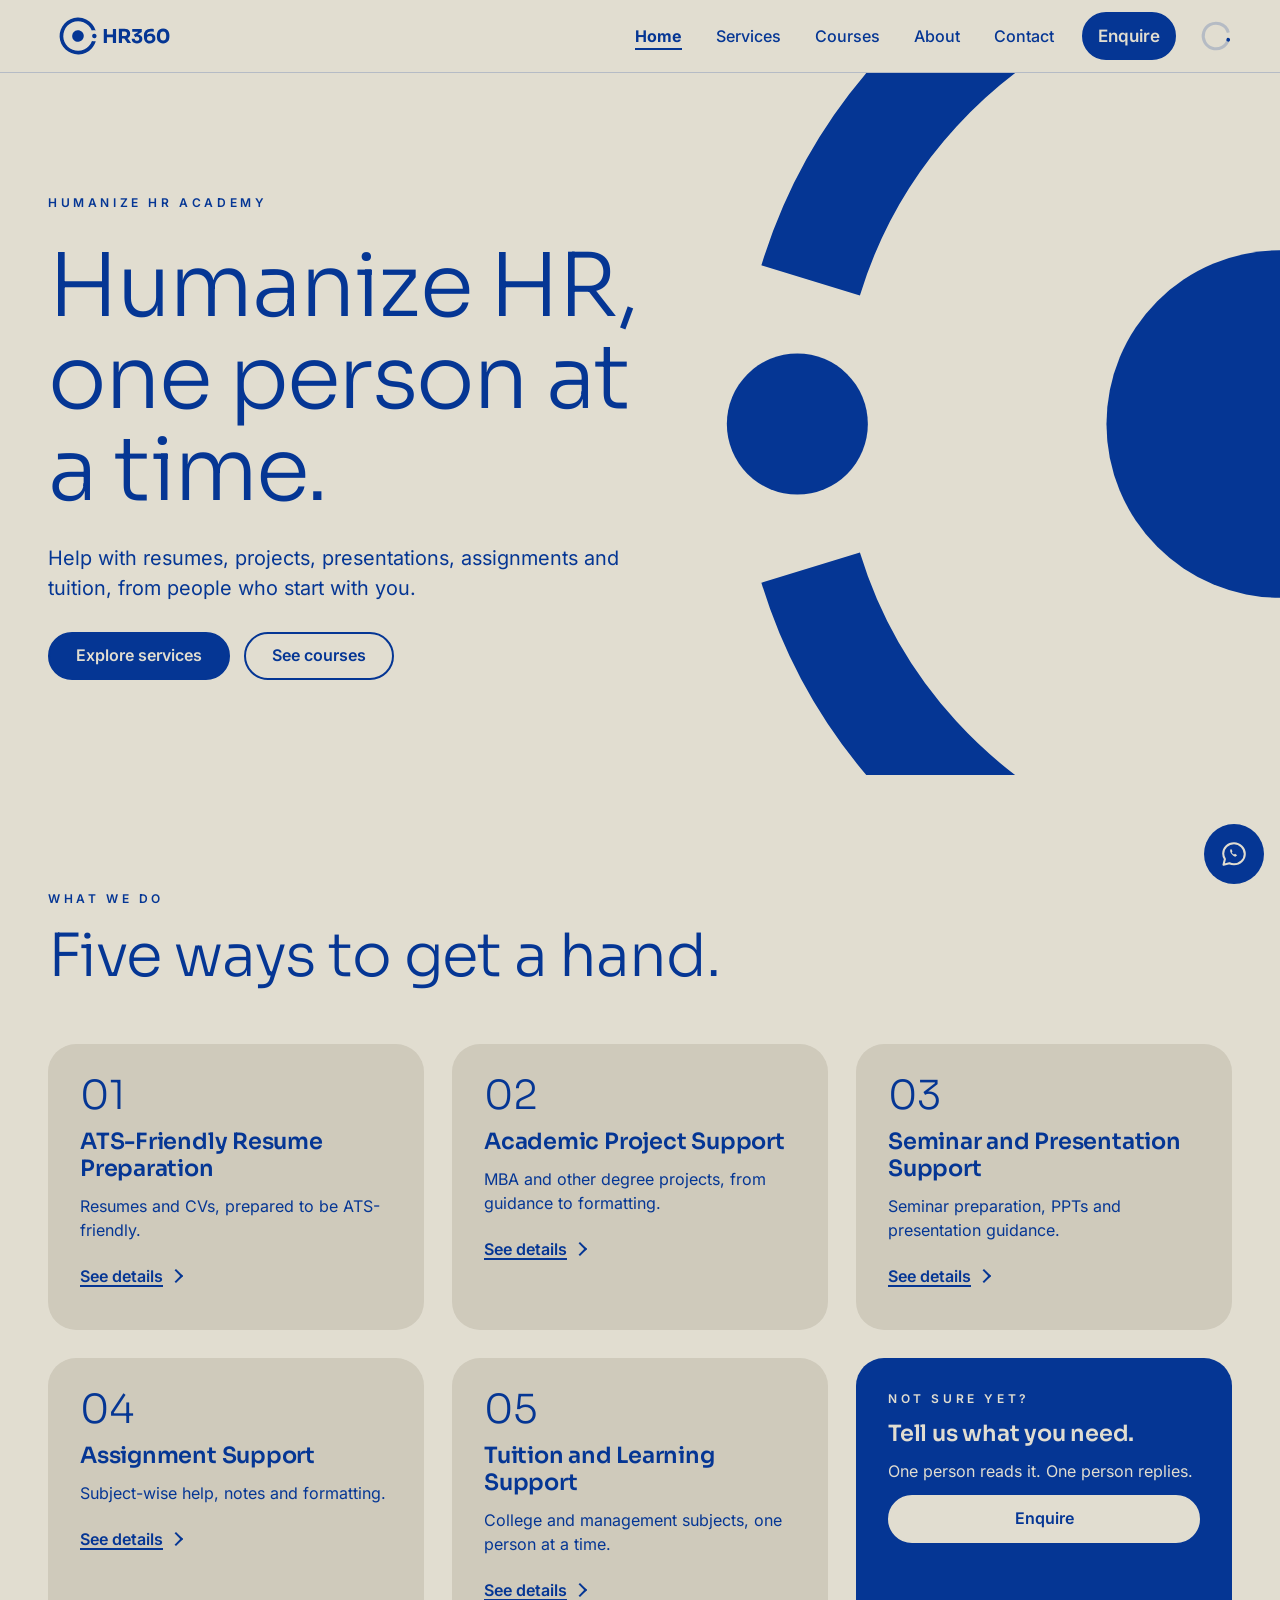
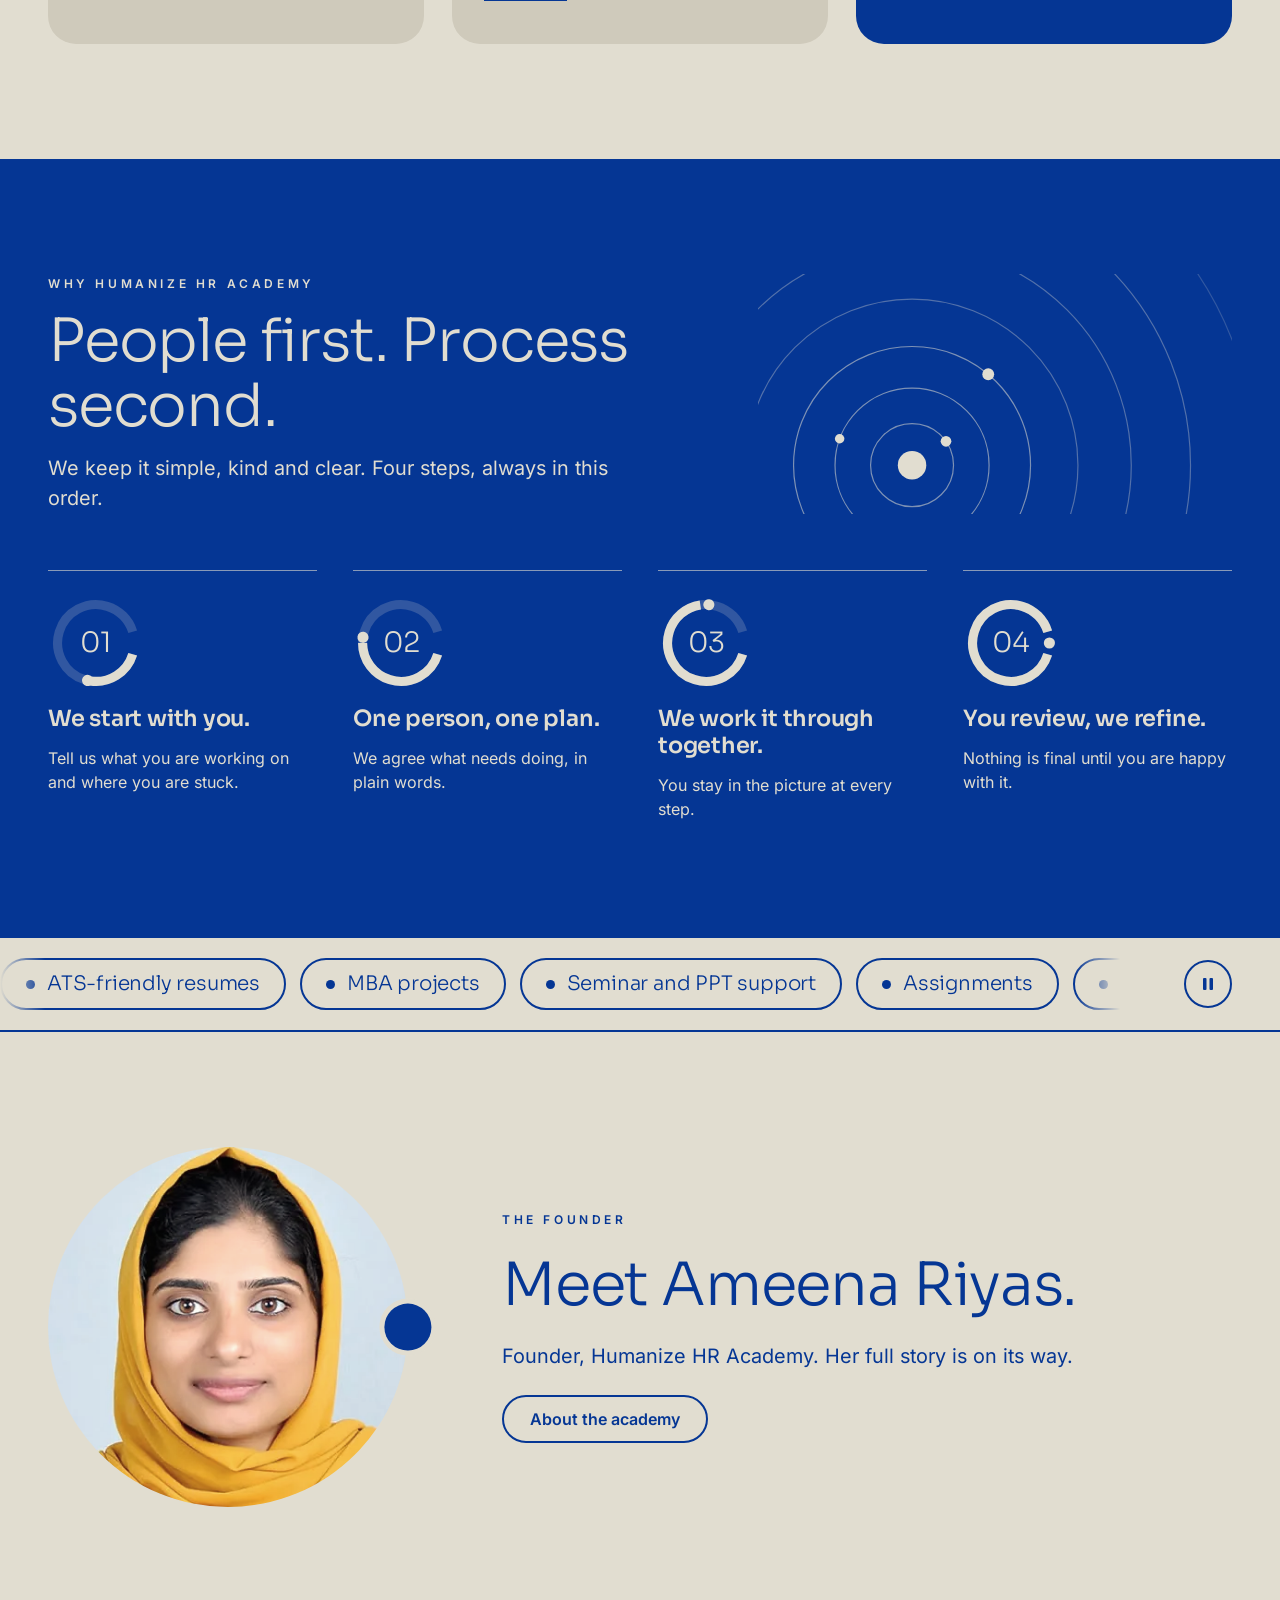
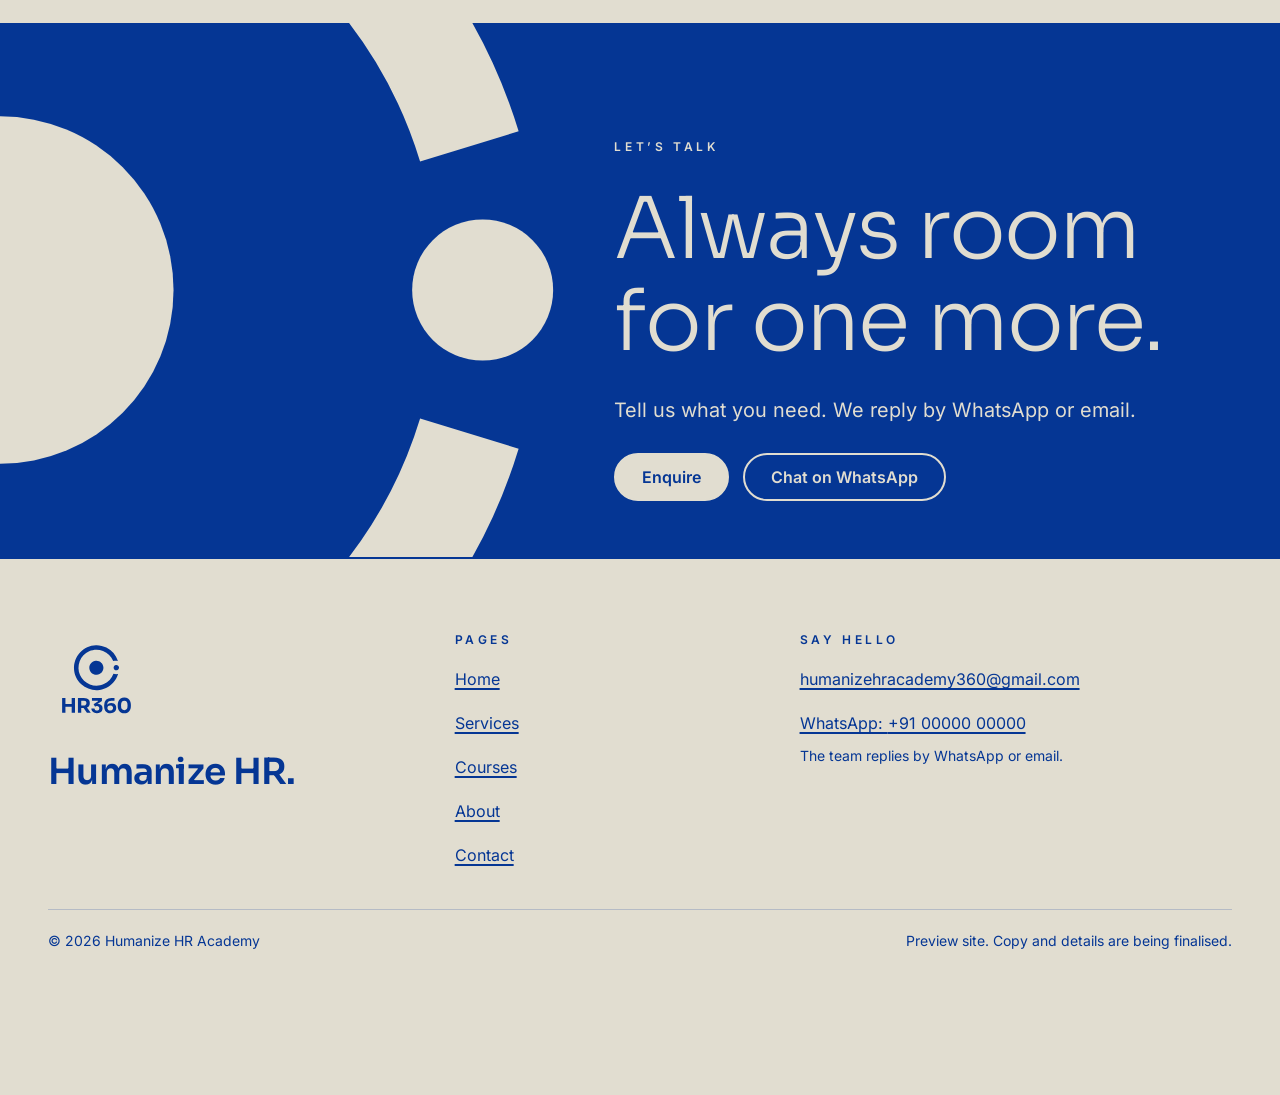
==== index.html @ e7930163 "HR360 website preview: five pages, Orbit brand, placeholder forms and contact Co-Authored-By: Claude" ====
<!doctype html>
<html lang="en">
<head>
<meta charset="utf-8">
<meta name="viewport" content="width=device-width, initial-scale=1">
<title>HR Learning and Support | Humanize HR Academy</title>
<meta name="description" content="Humanize HR Academy: ATS-friendly resumes, academic projects, presentations, assignments and tuition. Humanize HR, one person at a time.">
<meta name="robots" content="noindex, nofollow">
<meta name="theme-color" content="#053694">
<meta property="og:title" content="HR Learning and Support | Humanize HR Academy">
<meta property="og:description" content="Humanize HR Academy: ATS-friendly resumes, academic projects, presentations, assignments and tuition. Humanize HR, one person at a time.">
<meta property="og:type" content="website">
<link rel="icon" href="assets/img/favicon.svg" type="image/svg+xml">
<link rel="icon" href="assets/img/favicon-32.png" sizes="32x32" type="image/png">
<link rel="apple-touch-icon" href="assets/img/apple-touch-icon-180.png">
<link rel="preload" href="assets/fonts/sora-latin-wght-normal.woff2" as="font" type="font/woff2" crossorigin>
<link rel="preload" href="assets/fonts/inter-latin-wght-normal.woff2" as="font" type="font/woff2" crossorigin>
<link rel="stylesheet" href="assets/css/styles.css">
<script>document.documentElement.classList.add("js")</script>
<script src="assets/js/site-config.js" defer></script>
<script src="assets/js/forms-config.js" defer></script>
<script src="assets/js/main.js" defer></script>
</head>
<body>
<a class="skip" href="#main">Skip to content</a>
<header class="site-header">
<div class="site-header__bar">
<a class="brand" href="index.html"><img src="assets/img/hr360-horizontal-compact-cobalt.svg" alt="HR360 Humanize HR Academy, home" width="133" height="60"></a>
<span class="ring ring--sm scroll-ring" aria-hidden="true"><svg viewBox="0 0 100 100" aria-hidden="true" focusable="false"><circle class="ring__track" cx="50" cy="50" r="40" pathLength="360"/><circle class="ring__fill" cx="50" cy="50" r="40" pathLength="360"/><circle class="ring__dot" cx="90" cy="50" r="5.8"/></svg></span>
<button class="menu-btn" type="button" aria-expanded="false" aria-controls="site-nav"><span class="menu-btn__bars" aria-hidden="true"></span><span class="menu-btn__label">Menu</span></button>
<nav class="nav" id="site-nav" aria-label="Main"><ul><li><a href="index.html" aria-current="page">Home</a></li><li><a href="services.html">Services</a></li><li><a href="courses.html">Courses</a></li><li><a href="about.html">About</a></li><li><a href="contact.html">Contact</a></li><li><a class="btn" href="contact.html#enquiry">Enquire</a></li></ul></nav>
</div>
</header>
<main id="main" tabindex="-1">

<section class="hero" aria-labelledby="hero-h">
<div class="hero__text">
<p class="label">Humanize HR Academy</p>
<h1 id="hero-h">Humanize HR, one person at a time.</h1>
<p class="lead">Help with resumes, projects, presentations, assignments and tuition, from people who start with you.</p>
<div class="btn-row"><a class="btn" href="services.html">Explore services</a><a class="btn btn--ghost" href="courses.html">See courses</a></div>
</div>
<div class="stage stage--r " aria-hidden="true"><img class="orbit" src="assets/img/orbit-cobalt-open-left.svg" alt="" width="208" height="208"></div>
</section>

<section class="sec" aria-labelledby="svc-h">
<div class="container">
<div class="sec-head"><p class="label">What we do</p><h2 id="svc-h">Five ways to get a hand.</h2></div>
<ul class="grid cols-3"><li class="tile card"><span class="num" aria-hidden="true">01</span><h3>ATS-Friendly Resume Preparation</h3><p>Resumes and CVs, prepared to be ATS-friendly.</p><a class="link-arrow" href="services.html#resume">See details<span class="vh"> for ATS-Friendly Resume Preparation</span></a></li>
<li class="tile card"><span class="num" aria-hidden="true">02</span><h3>Academic Project Support</h3><p>MBA and other degree projects, from guidance to formatting.</p><a class="link-arrow" href="services.html#project">See details<span class="vh"> for Academic Project Support</span></a></li>
<li class="tile card"><span class="num" aria-hidden="true">03</span><h3>Seminar and Presentation Support</h3><p>Seminar preparation, PPTs and presentation guidance.</p><a class="link-arrow" href="services.html#seminar">See details<span class="vh"> for Seminar and Presentation Support</span></a></li>
<li class="tile card"><span class="num" aria-hidden="true">04</span><h3>Assignment Support</h3><p>Subject-wise help, notes and formatting.</p><a class="link-arrow" href="services.html#assignment">See details<span class="vh"> for Assignment Support</span></a></li>
<li class="tile card"><span class="num" aria-hidden="true">05</span><h3>Tuition and Learning Support</h3><p>College and management subjects, one person at a time.</p><a class="link-arrow" href="services.html#tuition">See details<span class="vh"> for Tuition and Learning Support</span></a></li>
<li class="tile card card--cta"><span class="label">Not sure yet?</span><h3>Tell us what you need.</h3><p>One person reads it. One person replies.</p><a class="btn" href="contact.html#enquiry">Enquire</a></li>
</ul>
</div>
</section>

<section class="sec on-cobalt" aria-labelledby="why-h">
<div class="container">
<div class="field-head sec-head">
<div class="field-head__text"><p class="label">Why Humanize HR Academy</p><h2 id="why-h">People first. Process second.</h2><p class="lead">We keep it simple, kind and clear. Four steps, always in this order.</p></div>
<div class="stage stage--field " aria-hidden="true"><img class="orbit" src="assets/img/orbit-field-cream.svg" alt="" width="800" height="600"></div>
</div>
<ol class="steps steps--4 steps--rule">
<li class="step"><span class="ring" data-fill style="--t:0.25" aria-hidden="true"><svg viewBox="0 0 100 100" aria-hidden="true" focusable="false"><circle class="ring__track" cx="50" cy="50" r="40" pathLength="360"/><circle class="ring__fill" cx="50" cy="50" r="40" pathLength="360"/><circle class="ring__dot" cx="90" cy="50" r="5.8"/></svg><span class="ring__n">01</span></span><h3>We start with you.</h3><p>Tell us what you are working on and where you are stuck.</p></li>
<li class="step"><span class="ring" data-fill style="--t:0.5" aria-hidden="true"><svg viewBox="0 0 100 100" aria-hidden="true" focusable="false"><circle class="ring__track" cx="50" cy="50" r="40" pathLength="360"/><circle class="ring__fill" cx="50" cy="50" r="40" pathLength="360"/><circle class="ring__dot" cx="90" cy="50" r="5.8"/></svg><span class="ring__n">02</span></span><h3>One person, one plan.</h3><p>We agree what needs doing, in plain words.</p></li>
<li class="step"><span class="ring" data-fill style="--t:0.75" aria-hidden="true"><svg viewBox="0 0 100 100" aria-hidden="true" focusable="false"><circle class="ring__track" cx="50" cy="50" r="40" pathLength="360"/><circle class="ring__fill" cx="50" cy="50" r="40" pathLength="360"/><circle class="ring__dot" cx="90" cy="50" r="5.8"/></svg><span class="ring__n">03</span></span><h3>We work it through together.</h3><p>You stay in the picture at every step.</p></li>
<li class="step"><span class="ring" data-fill style="--t:1.0" aria-hidden="true"><svg viewBox="0 0 100 100" aria-hidden="true" focusable="false"><circle class="ring__track" cx="50" cy="50" r="40" pathLength="360"/><circle class="ring__fill" cx="50" cy="50" r="40" pathLength="360"/><circle class="ring__dot" cx="90" cy="50" r="5.8"/></svg><span class="ring__n">04</span></span><h3>You review, we refine.</h3><p>Nothing is final until you are happy with it.</p></li>
</ol>
</div>
</section>

<section class="marquee-wrap" aria-label="What we help with">
<div class="marquee">
<div class="marquee__viewport"><div class="marquee__track">
<ul class="marquee__group"><li class="kw">ATS-friendly resumes</li><li class="kw">MBA projects</li><li class="kw">Seminar and PPT support</li><li class="kw">Assignments</li><li class="kw">Tuition</li></ul>
<ul class="marquee__group" aria-hidden="true"><li class="kw">ATS-friendly resumes</li><li class="kw">MBA projects</li><li class="kw">Seminar and PPT support</li><li class="kw">Assignments</li><li class="kw">Tuition</li></ul>
<ul class="marquee__group" aria-hidden="true"><li class="kw">ATS-friendly resumes</li><li class="kw">MBA projects</li><li class="kw">Seminar and PPT support</li><li class="kw">Assignments</li><li class="kw">Tuition</li></ul>
<ul class="marquee__group" aria-hidden="true"><li class="kw">ATS-friendly resumes</li><li class="kw">MBA projects</li><li class="kw">Seminar and PPT support</li><li class="kw">Assignments</li><li class="kw">Tuition</li></ul>
</div></div>
<button class="marquee__toggle" type="button" aria-label="Pause moving keywords" aria-pressed="false"><svg class="i-pause" viewBox="0 0 16 16" aria-hidden="true"><rect x="3" y="2" width="3.5" height="12" rx="1"/><rect x="9.5" y="2" width="3.5" height="12" rx="1"/></svg><svg class="i-play" viewBox="0 0 16 16" aria-hidden="true"><path d="M4 2l10 6-10 6z"/></svg></button>
</div>
</section>

<section class="sec" aria-labelledby="founder-h">
<div class="container">
<div class="founder">
<div class="portrait"><picture><source srcset="assets/img/ameena-riyas.webp" type="image/webp"><img src="assets/img/ameena-riyas.png" alt="Portrait of Ameena Riyas, founder" width="390" height="520"></picture></div>
<div class="stack">
<p class="label">The founder</p>
<h2 id="founder-h">Meet Ameena Riyas.</h2>
<p class="lead">Founder, Humanize HR Academy. Her full story is on its way.</p>
<p><a class="btn btn--ghost" href="about.html">About the academy</a></p>
</div>
</div>
</div>
</section>

<section class="cta cta--flip" aria-labelledby="cta-h"><div class="stage stage--l " aria-hidden="true"><img class="orbit" src="assets/img/orbit-cream-open-right.svg" alt="" width="208" height="208"></div><div class="cta__text">
<p class="label">Let&rsquo;s talk</p>
<h2 id="cta-h">Always room for one more.</h2>
<p class="lead">Tell us what you need. We reply by WhatsApp or email.</p>
<div class="btn-row"><a class="btn" href="contact.html#enquiry">Enquire</a><a class="btn btn--ghost" data-contact="whatsapp" href="https://wa.me/910000000000?text=Hello%20Humanize%20HR%20Academy%2C%20I%20would%20like%20to%20know%20more." target="_blank" rel="noopener">Chat on WhatsApp</a></div>
</div></section>

</main>
<footer class="site-footer">
<div class="container">
<div class="footer-grid">
<div>
<a class="brand" href="index.html"><img src="assets/img/hr360-stacked-compact-cobalt.svg" alt="HR360 Humanize HR Academy" width="86" height="96"></a>
<p class="signoff">Humanize HR.</p>
</div>
<nav aria-label="Footer"><h2>Pages</h2><ul><li><a href="index.html">Home</a></li><li><a href="services.html">Services</a></li><li><a href="courses.html">Courses</a></li><li><a href="about.html">About</a></li><li><a href="contact.html">Contact</a></li></ul></nav>
<div>
<h2>Say hello</h2>
<ul>
<li><a data-contact="email" href="mailto:humanizehracademy360@gmail.com">humanizehracademy360@gmail.com</a></li>
<li><a data-contact="whatsapp" href="https://wa.me/910000000000?text=Hello%20Humanize%20HR%20Academy%2C%20I%20would%20like%20to%20know%20more." target="_blank" rel="noopener">WhatsApp:&nbsp;<span data-contact="phone">+91 00000 00000</span></a></li>
</ul>
<p class="small">The team replies by WhatsApp or email.</p>
</div>
</div>
<div class="footer-bottom"><span>&copy; 2026 Humanize HR Academy</span><span>Preview site. Copy and details are being finalised.</span></div>
</div>
</footer>
<a class="wa" data-contact="whatsapp" href="https://wa.me/910000000000?text=Hello%20Humanize%20HR%20Academy%2C%20I%20would%20like%20to%20know%20more." target="_blank" rel="noopener" aria-label="Chat on WhatsApp">
<svg viewBox="0 0 32 32" fill="none" stroke="currentColor" stroke-width="2.2" stroke-linecap="round" stroke-linejoin="round" aria-hidden="true" focusable="false"><path d="M16 4.5c-6.4 0-11.5 4.9-11.5 11 0 2.2.7 4.2 1.8 5.9L4.8 27.5l6.3-1.6c1.4.7 3.1 1.1 4.9 1.1 6.4 0 11.5-4.9 11.5-11S22.4 4.5 16 4.5z"/><path d="M12 11.5c-.6 2.6 1.9 6.1 5.4 7.4l2-1.7-2.3-1.5-1.1.9c-1.1-.5-2-1.4-2.5-2.5l.9-1.1-1.4-2.4z" fill="currentColor" stroke="none"/></svg>
</a>
</body>
</html>
---- assets/css/styles.css ----
/* Humanize HR Academy (HR360) - Orbit identity. Cobalt is the voice, cream is the room.
   Colours: cobalt, cream, deep cream, and cobalt/cream tints for supporting graphics only. */

@font-face{font-family:"Sora";src:url("../fonts/sora-latin-wght-normal.woff2") format("woff2");font-weight:100 800;font-style:normal;font-display:swap}
@font-face{font-family:"Inter";src:url("../fonts/inter-latin-wght-normal.woff2") format("woff2");font-weight:100 900;font-style:normal;font-display:swap}

@property --p{syntax:"<number>";inherits:true;initial-value:0}

:root{
  --cobalt:#053694;
  --cream:#E1DDD0;
  --deep:#CFCABB;
  --cobalt-60:rgba(5,54,148,.6);
  --cobalt-20:rgba(5,54,148,.2);
  --cream-60:rgba(225,221,208,.6);
  --cream-20:rgba(225,221,208,.2);
  /* contextual pair: swapped by .on-cobalt */
  --ink:var(--cobalt);
  --paper:var(--cream);
  --tint:var(--cobalt-20);
  --tint-strong:var(--cobalt-60);
  --tile:var(--deep);
  --font-display:"Sora",ui-sans-serif,system-ui,-apple-system,"Segoe UI",sans-serif;
  --font-body:"Inter",ui-sans-serif,system-ui,-apple-system,"Segoe UI",sans-serif;
  --max:1240px;
  --gutter:clamp(16px,4vw,48px);
  --pad:max(var(--gutter),calc((100vw - var(--max)) / 2));
  --header-h:72px;
  --ease:cubic-bezier(.22,1,.36,1);
  --radius:28px;
  color-scheme:light;
}
.on-cobalt{--ink:var(--cream);--paper:var(--cobalt);--tint:var(--cream-20);--tint-strong:var(--cream-60);--tile:var(--cream)}
.on-deep{--paper:var(--deep);--tile:var(--cream)}

*,*::before,*::after{box-sizing:border-box}
html{-webkit-text-size-adjust:100%;scroll-behavior:smooth;scroll-padding-top:calc(var(--header-h) + 16px)}
body{margin:0;background:var(--cream);color:var(--cobalt);font-family:var(--font-body);font-size:1rem;line-height:1.5;font-weight:400;overflow-x:hidden;-webkit-font-smoothing:antialiased}
img,svg{max-width:100%;display:block}
img{height:auto}
h1,h2,h3,h4,p,ul,ol,figure,blockquote{margin:0}
ul,ol{padding:0;list-style:none}
a{color:inherit;text-underline-offset:.2em;text-decoration-thickness:2px}
button,input,select,textarea{font:inherit;color:inherit}
:focus{outline:none}
:focus-visible{outline:3px solid var(--ink);outline-offset:3px;border-radius:6px}
main:focus{outline:none}
::selection{background:var(--cobalt);color:var(--cream)}

.skip{position:absolute;left:16px;top:-80px;z-index:100;background:var(--cobalt);color:var(--cream);padding:12px 20px;border-radius:999px;font-weight:600;text-decoration:none;min-height:44px;display:inline-flex;align-items:center}
.skip:focus{top:12px;outline:3px solid var(--cream);outline-offset:2px}
.vh{position:absolute!important;width:1px;height:1px;overflow:hidden;clip:rect(0 0 0 0);white-space:nowrap}

/* ---------- type ---------- */
.display,h1,h2.display{font-family:var(--font-display);font-weight:300;letter-spacing:-.02em;line-height:1.05}
h1{font-size:clamp(2.5rem,1rem + 5.6vw,6rem);overflow-wrap:break-word}
.h2,h2{font-family:var(--font-display);font-weight:300;letter-spacing:-.02em;line-height:1.08;font-size:clamp(2rem,1rem + 3.4vw,4rem)}
h3,.h3{font-family:var(--font-display);font-weight:600;letter-spacing:-.01em;line-height:1.2;font-size:clamp(1.125rem,1rem + .5vw,1.4rem)}
.label{font-family:var(--font-body);font-weight:600;text-transform:uppercase;letter-spacing:.3em;font-size:.75rem;line-height:1.5}
.num{font-family:var(--font-display);font-weight:300}
.lead{font-size:clamp(1.0625rem,1rem + .3vw,1.25rem);line-height:1.5;max-width:38rem}
.measure{max-width:38rem}
.small{font-size:.875rem}
.draft{display:inline-block;justify-self:start;width:fit-content;font-size:.6875rem;font-weight:600;text-transform:uppercase;letter-spacing:.2em;border:1.5px solid var(--ink);border-radius:999px;padding:3px 10px;margin-top:8px}

/* ---------- layout ---------- */
.container{width:100%;max-width:calc(var(--max) + 2 * var(--gutter));margin-inline:auto;padding-inline:var(--gutter)}
.sec{position:relative;background:var(--paper);color:var(--ink);padding-block:clamp(56px,9vw,120px);overflow:hidden}
.sec--tight{padding-block:clamp(40px,6vw,72px)}
.sec-head{display:grid;gap:16px;margin-bottom:clamp(28px,5vw,56px)}
.sec-head .label{opacity:1}
.grid{display:grid;gap:clamp(16px,2.5vw,28px)}
.cols-2{grid-template-columns:1fr}
.cols-3{grid-template-columns:1fr}
@media(min-width:720px){.cols-2{grid-template-columns:repeat(2,1fr)}.cols-3{grid-template-columns:repeat(2,1fr)}}
@media(min-width:1040px){.cols-3{grid-template-columns:repeat(3,1fr)}}

/* ---------- buttons ---------- */
.btn{display:inline-flex;align-items:center;justify-content:center;gap:10px;min-height:48px;padding:12px 26px;border-radius:999px;border:2px solid var(--ink);background:var(--ink);color:var(--paper);font-weight:600;font-size:1rem;text-decoration:none;cursor:pointer;transition:transform .5s var(--ease),background-color .5s var(--ease),color .5s var(--ease);line-height:1.2;text-align:center}
.btn:hover{transform:translateY(-2px)}
.btn--ghost{background:transparent;color:var(--ink)}
.btn--ghost:hover{background:var(--ink);color:var(--paper)}
.tile .btn{border-color:var(--cobalt);background:var(--cobalt);color:var(--cream)}
.tile .btn--ghost{background:transparent;color:var(--cobalt)}
.tile .btn--ghost:hover{background:var(--cobalt);color:var(--cream)}
.btn[disabled]{opacity:.6;cursor:progress;transform:none}
.btn-row{display:flex;flex-wrap:wrap;gap:14px}
.link-arrow{display:inline-flex;align-items:center;gap:8px;min-height:44px;font-weight:600}
.link-arrow::after{content:"";width:10px;height:10px;border-top:2px solid currentColor;border-right:2px solid currentColor;transform:rotate(45deg);transition:transform .5s var(--ease)}
.link-arrow:hover::after{transform:translateX(4px) rotate(45deg)}

/* ---------- header ---------- */
.site-header{position:sticky;top:0;z-index:50;background:var(--cream);color:var(--cobalt);border-bottom:1.5px solid var(--cobalt-20)}
.site-header__bar{display:flex;align-items:center;gap:16px;min-height:var(--header-h);max-width:calc(var(--max) + 2 * var(--gutter));margin-inline:auto;padding-inline:var(--gutter)}
.brand{display:inline-flex;align-items:center;min-height:44px;margin-right:auto;border-radius:8px}
.brand img{height:60px;width:auto}
.scroll-ring{width:32px;height:32px;flex:none;--t:0;--p:0}
.menu-btn{display:inline-flex;align-items:center;gap:10px;min-height:48px;min-width:48px;padding:0 18px;border-radius:999px;border:2px solid var(--cobalt);background:transparent;font-weight:600;cursor:pointer}
.menu-btn__bars{width:18px;height:12px;position:relative}
.menu-btn__bars::before,.menu-btn__bars::after{content:"";position:absolute;left:0;right:0;height:2px;background:currentColor;border-radius:2px;transition:transform .5s var(--ease),top .5s var(--ease)}
.menu-btn__bars::before{top:1px}.menu-btn__bars::after{top:9px}
.menu-btn[aria-expanded="true"] .menu-btn__bars::before{top:5px;transform:rotate(45deg)}
.menu-btn[aria-expanded="true"] .menu-btn__bars::after{top:5px;transform:rotate(-45deg)}
.nav ul{display:flex;flex-direction:column;gap:4px}
.nav a{display:flex;align-items:center;min-height:48px;text-decoration:none;font-weight:500}
.nav a[aria-current="page"]{font-weight:700;text-decoration:underline;text-decoration-thickness:2px;text-underline-offset:.35em}
.nav .btn{margin-top:12px;width:100%}
/* no-JS: nav is a visible wrapped row. JS: collapsible panel on small screens */
html:not(.js) .site-header__bar{flex-wrap:wrap;padding-block:8px}
html:not(.js) .menu-btn{display:none}
html:not(.js) .nav{width:100%}
html:not(.js) .nav ul{flex-direction:row;flex-wrap:wrap;gap:4px 20px}
html:not(.js) .nav .btn{width:auto;margin-top:0}
.js .menu-btn{display:inline-flex}
.js .nav{position:fixed;left:0;right:0;top:var(--header-h);bottom:0;background:var(--cobalt);color:var(--cream);padding:24px var(--gutter) 40px;overflow-y:auto;visibility:hidden;opacity:0;transform:translateY(-8px);transition:opacity .5s var(--ease),transform .5s var(--ease),visibility 0s .5s;--ink:var(--cream)}
.js .nav.is-open{visibility:visible;opacity:1;transform:none;transition:opacity .5s var(--ease),transform .5s var(--ease)}
.js .nav a{font-family:var(--font-display);font-weight:300;font-size:2rem;letter-spacing:-.02em;min-height:64px}
.js .nav a[aria-current="page"]{font-weight:600}
.js .nav .btn{font-family:var(--font-body);font-size:1.0625rem;font-weight:600;letter-spacing:0;min-height:56px;background:var(--cream);color:var(--cobalt);border-color:var(--cream)}
.js .nav .btn:hover{transform:none}
@media(min-width:960px){
  .menu-btn,.js .menu-btn{display:none}
  .scroll-ring{order:3}
  .js .nav,.nav{position:static;visibility:visible;opacity:1;transform:none;background:transparent;color:inherit;padding:0;overflow:visible;transition:none}
  .nav ul{flex-direction:row;align-items:center;gap:6px}
  .js .nav a,.nav a{font-family:var(--font-body);font-size:1rem;font-weight:500;letter-spacing:0;min-height:48px;padding:0 14px}
  .js .nav a[aria-current="page"]{font-weight:700}
  .nav .btn,.js .nav .btn{margin:0 0 0 8px;width:auto;min-height:48px;background:var(--cobalt);color:var(--cream);border-color:var(--cobalt)}
  .site-header__bar{gap:24px}
  .brand{margin-right:auto}
}

/* ---------- orbit devices ---------- */
.stage{position:relative;overflow:hidden;min-height:240px}
.stage{container-type:size;height:300px}
/* orbit crop: ring ~2.2x the stage height, centre on the bottom corner, opening turned up toward the text */
.stage .orbit{position:absolute;top:-14.4cqh;height:229cqh;width:auto;max-width:none;pointer-events:none}
.stage--r .orbit{left:calc(100cqw - 114.4cqh);transform:rotate(45deg)}
.stage--l .orbit{left:-114.4cqh;transform:rotate(-45deg)}
/* wide screens: centre on the stage edge, opening faces the text. Ring is ~1.5x the hero height because the clear column is narrow */
@media(min-width:900px){
  .stage .orbit{top:50%;height:196cqw}
  .stage--r .orbit{left:2cqw;transform:translateY(-50%)}
  .stage--l .orbit{left:-98cqw;transform:translateY(-50%)}
}

.stage--tall{min-height:300px}
.stage--field .orbit,.stage--field.stage--r .orbit{top:0;left:0;height:100%;width:100%;transform:none;object-fit:cover}

/* ---------- hero ---------- */
.hero{display:grid;grid-template-columns:1fr;background:var(--paper);color:var(--ink);overflow:hidden}
.hero__text{padding:clamp(40px,7vw,96px) var(--gutter) clamp(36px,5vw,64px);display:grid;gap:clamp(18px,2.4vw,28px);align-content:center}
.hero__text h1{max-width:14ch}
.hero--page .hero__text h1{max-width:16ch;font-size:clamp(2.5rem,1rem + 5vw,5.25rem)}
.hero .stage{min-height:300px}
@media(min-width:900px){
  .hero{grid-template-columns:minmax(0,1.1fr) minmax(0,.9fr);min-height:min(78vh,720px)}
  .hero--page{min-height:420px}
  .hero__text{padding-left:var(--pad);padding-right:clamp(16px,3vw,40px)}
  .hero .stage{min-height:0;height:auto}
  .hero--flip{grid-template-columns:minmax(0,.9fr) minmax(0,1.1fr)}
  .hero--flip .stage{order:-1}
  .hero--flip .hero__text{padding-left:clamp(16px,3vw,40px);padding-right:var(--pad)}
}

/* ---------- tiles / cards ---------- */
.tile{background:var(--tile);color:var(--cobalt);border-radius:var(--radius);padding:clamp(22px,3vw,32px);--ink:var(--cobalt);--paper:var(--tile);--tint:var(--cobalt-20)}
.card{display:grid;gap:12px;align-content:start}
.card .num{font-size:2.5rem;line-height:1}
.card--cta{background:var(--cobalt);color:var(--cream);--ink:var(--cream);--paper:var(--cobalt)}
.card--cta .btn{background:var(--cream);color:var(--cobalt);border-color:var(--cream)}
.chip{display:inline-flex;align-items:center;gap:8px;border:2px solid currentColor;border-radius:999px;padding:4px 14px;font-weight:600;font-size:.75rem;letter-spacing:.2em;text-transform:uppercase;width:fit-content}
.notice{background:var(--deep);color:var(--cobalt);border-radius:var(--radius);border-left:10px solid var(--cobalt);border-radius:12px;padding:20px 24px;font-size:1.125rem;line-height:1.4;max-width:46rem}
.notice strong{font-family:var(--font-display);font-weight:600}

/* ---------- progress ring (dot grammar) ---------- */
.ring{--t:0;--p:var(--t);position:relative;width:96px;height:96px;flex:none;display:grid;place-items:center;transition:--p 1s var(--ease)}
.js .ring{--p:0}
.js .ring.is-in{--p:var(--t)}
.ring svg{position:absolute;inset:0;width:100%;height:100%;overflow:visible}
.ring__track{fill:none;stroke:var(--tint);stroke-width:9.5;stroke-dasharray:326 360;transform-box:view-box;transform-origin:50% 50%;transform:rotate(17deg)}
.ring__fill{fill:none;stroke:var(--ink);stroke-width:9.5;stroke-dasharray:calc(var(--p) * 326) 360;transform-box:view-box;transform-origin:50% 50%;transform:rotate(17deg)}
.ring__dot{fill:var(--ink);transform-box:view-box;transform-origin:50% 50%;transform:rotate(calc(17deg + var(--p) * 343deg))}
.ring__n{position:relative;font-family:var(--font-display);font-weight:300;font-size:1.75rem;letter-spacing:-.02em;line-height:1}
.ring--sm{width:32px;height:32px}
.ring--sm .ring__n{display:none}
.scroll-ring{transition:none}
.steps{display:grid;gap:clamp(24px,3vw,36px);counter-reset:step}
@media(min-width:720px){.steps--4{grid-template-columns:repeat(2,1fr)}.steps--3{grid-template-columns:repeat(3,1fr)}}
@media(min-width:1040px){.steps--4{grid-template-columns:repeat(4,1fr)}}
.step{display:grid;gap:14px;align-content:start}
.step p{max-width:24rem}
.steps--rule .step{border-top:1.5px solid var(--tint-strong);padding-top:24px}
/* vertical timeline (About) */
.timeline{display:grid;gap:0;max-width:46rem}
.timeline li{display:grid;grid-template-columns:96px 1fr;gap:20px 24px;padding-bottom:36px;position:relative}
.timeline li::before{content:"";position:absolute;left:47px;top:100px;bottom:4px;width:2px;background:var(--cobalt-20)}
.timeline li:last-child::before{display:none}
.timeline li:last-child{padding-bottom:0}
.timeline .ring{grid-row:1 / span 2}
.timeline h3{padding-top:8px;align-self:end}
.timeline p{align-self:start}
.timeline p{grid-column:2}
@media(max-width:480px){.timeline li{grid-template-columns:72px 1fr;gap:16px}.timeline li::before{left:35px;top:76px}.timeline .ring{width:72px;height:72px}.ring__n{font-size:1.4rem}}

/* ---------- marquee ---------- */
.marquee-wrap{background:var(--cream);color:var(--cobalt);border-block:2px solid var(--cobalt);padding-block:20px;position:relative}
.marquee{overflow:hidden;display:flex;align-items:center;gap:16px;padding-right:var(--gutter)}
.marquee__viewport{overflow:hidden;flex:1;min-width:0;-webkit-mask-image:linear-gradient(90deg,transparent,#000 4%,#000 96%,transparent);mask-image:linear-gradient(90deg,transparent,#000 4%,#000 96%,transparent)}
.marquee__track{display:flex;width:max-content;animation:marquee 38s linear infinite}
.marquee__group{display:flex;gap:14px;padding-right:14px}
.marquee-wrap:hover .marquee__track,.marquee-wrap:focus-within .marquee__track,.marquee-wrap.is-paused .marquee__track{animation-play-state:paused}
.kw{display:inline-flex;align-items:center;gap:12px;min-height:52px;padding:0 24px;border:2px solid var(--cobalt);border-radius:999px;white-space:nowrap;font-family:var(--font-display);font-weight:300;font-size:1.25rem;letter-spacing:-.01em}
.kw::before{content:"";width:9px;height:9px;border-radius:50%;background:var(--cobalt);flex:none}
.marquee__toggle{flex:none;width:48px;height:48px;border-radius:50%;border:2px solid var(--cobalt);background:transparent;cursor:pointer;display:grid;place-items:center;margin-left:var(--gutter)}
.marquee__toggle svg{width:16px;height:16px;fill:var(--cobalt)}
.marquee__toggle .i-play{display:none}
.marquee-wrap.is-paused .i-play{display:block}
.marquee-wrap.is-paused .i-pause{display:none}
@keyframes marquee{to{transform:translateX(-50%)}}

/* ---------- services accordion ---------- */
.svc-list{display:grid;gap:16px}
.svc{background:var(--tile);color:var(--cobalt);border-radius:var(--radius);--ink:var(--cobalt);--tint:var(--cobalt-20)}
.svc>summary{list-style:none;display:grid;grid-template-columns:auto 1fr auto;gap:8px 20px;align-items:center;padding:20px clamp(18px,3vw,32px);min-height:84px;cursor:pointer;border-radius:var(--radius)}
.svc>summary::-webkit-details-marker{display:none}
.svc__num{font-family:var(--font-display);font-weight:300;font-size:clamp(1.75rem,1.2rem + 2vw,2.75rem);line-height:1;min-width:2ch}
.svc__title{display:grid;gap:4px}
.svc__title .h3{font-size:clamp(1.125rem,1rem + .8vw,1.6rem)}
.svc__title span.small{opacity:1}
.plus{width:44px;height:44px;border:2px solid var(--cobalt);border-radius:50%;position:relative;flex:none;transition:transform .5s var(--ease),background-color .5s var(--ease)}
.plus::before,.plus::after{content:"";position:absolute;left:50%;top:50%;width:16px;height:2px;margin:-1px 0 0 -8px;background:var(--cobalt);transition:background-color .5s var(--ease)}
.plus::after{transform:rotate(90deg)}
.svc[open] .plus,.faq details[open] .plus{transform:rotate(45deg);background:var(--cobalt)}
.svc[open] .plus::before,.svc[open] .plus::after,.faq details[open] .plus::before,.faq details[open] .plus::after{background:var(--cream)}
.svc__body{display:grid;gap:28px;padding:4px clamp(18px,3vw,32px) clamp(22px,3vw,36px)}
@media(min-width:900px){.svc__body{grid-template-columns:minmax(0,.8fr) minmax(0,1.2fr);gap:48px}}
.bullets{display:grid;gap:12px;align-content:start}
.bullets li{display:grid;grid-template-columns:14px 1fr;gap:12px;align-items:start}
.bullets li::before{content:"";width:9px;height:9px;border-radius:50%;background:var(--cobalt);margin-top:.5em}
.svc__form{border-top:1.5px solid var(--cobalt-20);padding-top:24px}
@media(min-width:900px){.svc__form{border-top:0;padding-top:0;border-left:1.5px solid var(--cobalt-20);padding-left:48px}}
.svc__form h4{font-family:var(--font-display);font-weight:600;font-size:1.125rem;margin-bottom:16px}

/* FAQ */
.faq{display:grid;gap:0;max-width:52rem}
.faq details{border-top:2px solid var(--ink)}
.faq details:last-child{border-bottom:2px solid var(--ink)}
.faq summary{list-style:none;display:grid;grid-template-columns:1fr auto;gap:16px;align-items:center;min-height:72px;padding:12px 0;cursor:pointer;font-family:var(--font-display);font-weight:600;font-size:clamp(1.0625rem,1rem + .5vw,1.3rem);line-height:1.25}
.faq summary::-webkit-details-marker{display:none}
.faq .plus{border-color:var(--ink)}
.faq .plus::before,.faq .plus::after{background:var(--ink)}
.faq details[open] .plus{background:var(--ink)}
.faq details[open] .plus::before,.faq details[open] .plus::after{background:var(--paper)}
.faq__a{padding:0 0 24px;max-width:40rem}

/* ---------- portrait ---------- */
.portrait{position:relative;width:min(100%,360px);aspect-ratio:1;flex:none}
.portrait img{width:100%;height:100%;object-fit:cover;object-position:50% 22%;border-radius:50%;filter:sepia(.14) saturate(.9) contrast(.98)}
.portrait::after{content:"";position:absolute;right:0;top:50%;width:13%;aspect-ratio:1;border-radius:50%;background:var(--cobalt);transform:translate(50%,-50%);box-shadow:0 0 0 5px var(--cream)}
.on-cobalt .portrait::after{background:var(--cream);box-shadow:0 0 0 5px var(--cobalt)}
.founder{display:grid;gap:clamp(28px,5vw,64px);align-items:center}
@media(min-width:800px){.founder{grid-template-columns:auto minmax(0,1fr)}}
.founder .portrait{margin-right:3%}
@media(max-width:799px){.founder .portrait{width:min(90%,360px)}}
.founder__name{font-family:var(--font-display);font-weight:300;letter-spacing:-.02em;line-height:1.05;font-size:clamp(2.25rem,1rem + 4.4vw,4.5rem)}
.placeholder-box{border:2px dashed var(--ink);border-radius:var(--radius);padding:20px 24px;max-width:36rem}

/* ---------- CTA ---------- */
.cta{display:grid;grid-template-columns:1fr;background:var(--cobalt);color:var(--cream);--ink:var(--cream);--paper:var(--cobalt);--tint:var(--cream-20);--tint-strong:var(--cream-60);overflow:hidden}
.cta__text{padding:clamp(56px,9vw,120px) var(--gutter) clamp(36px,5vw,56px);display:grid;gap:clamp(18px,2.4vw,28px);align-content:center}
.cta__text h2{font-size:clamp(2.5rem,1rem + 5.4vw,5.75rem);max-width:12ch}
.cta .stage{min-height:300px}
@media(min-width:900px){
  .cta{grid-template-columns:minmax(0,1.1fr) minmax(0,.9fr);min-height:520px}
  .cta .stage{min-height:0;height:auto}
  .cta__text{padding-left:var(--pad);padding-right:clamp(16px,3vw,40px)}
  .cta--flip{grid-template-columns:minmax(0,.9fr) minmax(0,1.1fr)}
  .cta--flip .stage{order:-1}
  .cta--flip .cta__text{padding-left:clamp(16px,3vw,40px);padding-right:var(--pad)}
}

/* ---------- approach/field section ---------- */
.field-head{display:grid;gap:0}
@media(min-width:900px){.field-head{grid-template-columns:minmax(0,1.2fr) minmax(0,.8fr)}}
.band-field{display:grid}
.field-head .stage{height:220px;border-radius:var(--radius)}
.field-head__text{display:grid;gap:16px;align-content:center;padding-block:8px 32px}
@media(min-width:900px){.field-head__text{padding-block:0;padding-right:32px}}

/* ---------- contact lines ---------- */
.contact-lines{display:grid;gap:22px}
.contact-line{display:grid;gap:4px}
.contact-line a,.contact-line .big{font-family:var(--font-display);font-weight:300;letter-spacing:-.02em;line-height:1.15;font-size:clamp(1.05rem,.4rem + 2.7vw,2.6rem);overflow-wrap:anywhere}
.contact-line a{display:inline-block;min-height:44px}
.note{display:inline-block;font-size:.8125rem;font-weight:600;letter-spacing:.04em}

/* ---------- forms ---------- */
.form{display:grid;gap:18px;max-width:40rem}
.form__intro{font-size:.9375rem}
.field{display:grid;gap:6px}
.field label{font-weight:600;font-size:.9375rem}
.field .opt{font-weight:400}
.field input,.field select,.field textarea{width:100%;min-height:48px;padding:12px 16px;border:2px solid var(--cobalt);border-radius:14px;background:var(--cream);color:var(--cobalt);font-size:1rem;line-height:1.4}
.on-cobalt .field input,.on-cobalt .field select,.on-cobalt .field textarea{border-color:var(--cream)}
.on-cobalt .tile .field input,.on-cobalt .tile .field select,.on-cobalt .tile .field textarea{border-color:var(--cobalt)}
.field textarea{min-height:120px;resize:vertical}
.field select{appearance:none;-webkit-appearance:none;padding-right:44px;background-image:url("data:image/svg+xml,%3Csvg xmlns='http://www.w3.org/2000/svg' width='14' height='9' viewBox='0 0 14 9'%3E%3Cpath d='M1 1l6 6 6-6' fill='none' stroke='%23053694' stroke-width='2'/%3E%3C/svg%3E");background-repeat:no-repeat;background-position:right 16px center}
.field input:focus-visible,.field select:focus-visible,.field textarea:focus-visible{outline:3px solid var(--ink);outline-offset:3px}
.on-cobalt .tile .field :focus-visible{outline-color:var(--cobalt)}
.field [aria-invalid="true"]{border-width:4px;padding:10px 14px}
.on-cobalt .field [aria-invalid="true"]{padding:10px 14px}
.field__error{font-weight:600;font-size:.9375rem;display:flex;gap:8px;align-items:flex-start}
.field__error::before{content:"!";flex:none;width:22px;height:22px;border-radius:50%;background:var(--ink);color:var(--paper);display:grid;place-items:center;font-size:.8125rem;line-height:1;margin-top:1px}
.field__error:empty{display:none}
.on-cobalt .tile .field__error::before{background:var(--cobalt);color:var(--cream)}
.hp{position:absolute!important;left:-9999px;top:auto;width:1px;height:1px;overflow:hidden}
.form__status{border:2px solid var(--ink);border-radius:14px;padding:14px 18px;font-weight:500}
.form__status:empty{display:none}
.on-cobalt .tile .form__status{border-color:var(--cobalt)}
.form__status:focus{outline:3px solid var(--ink);outline-offset:3px}
.form-panel{padding:clamp(22px,4vw,48px);max-width:52rem}

/* ---------- WhatsApp ---------- */
.wa{position:fixed;right:16px;bottom:16px;z-index:60;width:60px;height:60px;border-radius:50%;background:var(--cobalt);color:var(--cream);display:grid;place-items:center;box-shadow:0 0 0 3px var(--cream);transition:transform .5s var(--ease)}
.wa:hover{transform:scale(1.06)}
.wa svg{width:30px;height:30px}
.wa:focus-visible{outline:3px solid var(--cobalt);outline-offset:6px}

/* ---------- footer ---------- */
.site-footer{background:var(--cream);color:var(--cobalt);border-top:2px solid var(--cobalt);padding:clamp(40px,6vw,72px) 0 calc(clamp(40px,6vw,72px) + 72px)}
.footer-grid{display:grid;gap:36px}
@media(min-width:800px){.footer-grid{grid-template-columns:1.2fr 1fr 1.4fr}}
.footer-grid h2{font-family:var(--font-body);font-weight:600;font-size:.75rem;letter-spacing:.3em;text-transform:uppercase;line-height:1.5;margin-bottom:8px}
.site-footer a{display:inline-flex;align-items:center;min-height:44px}
.site-footer li{display:block}
.signoff{font-family:var(--font-display);font-weight:600;font-size:clamp(1.5rem,1rem + 1.6vw,2.25rem);letter-spacing:-.02em;margin-top:12px}
.footer-bottom{margin-top:32px;padding-top:20px;border-top:1.5px solid var(--cobalt-20);display:flex;flex-wrap:wrap;gap:8px 24px;justify-content:space-between;font-size:.875rem}
.site-footer .brand img{height:96px}

/* ---------- misc ---------- */
.rule{height:2px;background:var(--tint-strong);border:0;margin:0}
.stack{display:grid;gap:clamp(16px,2vw,24px);align-content:start}
.center-text{text-align:center}
noscript .nojs{display:block;border:2px solid var(--cobalt);border-radius:14px;padding:14px 18px;margin-bottom:16px}

/* ---------- reduced motion ---------- */
@media(prefers-reduced-motion:reduce){
  html{scroll-behavior:auto}
  *,*::before,*::after{animation:none!important;transition:none!important}
  .js .ring{--p:var(--t)}
  .marquee__track{width:auto;flex-wrap:wrap}
  .marquee__group[aria-hidden="true"]{display:none}
  .marquee__group{flex-wrap:wrap;padding-right:0}
  .marquee__toggle{display:none}
  .marquee{padding-right:0}
  .marquee__viewport{-webkit-mask-image:none;mask-image:none;padding-inline:var(--gutter)}
}

/* about-page display sizes */
.display--md{font-size:clamp(1.6rem,1rem + 2.4vw,2.75rem)}
.display--lg{font-size:clamp(2rem,1rem + 4vw,4.25rem)}
.h1--about{max-width:18ch}
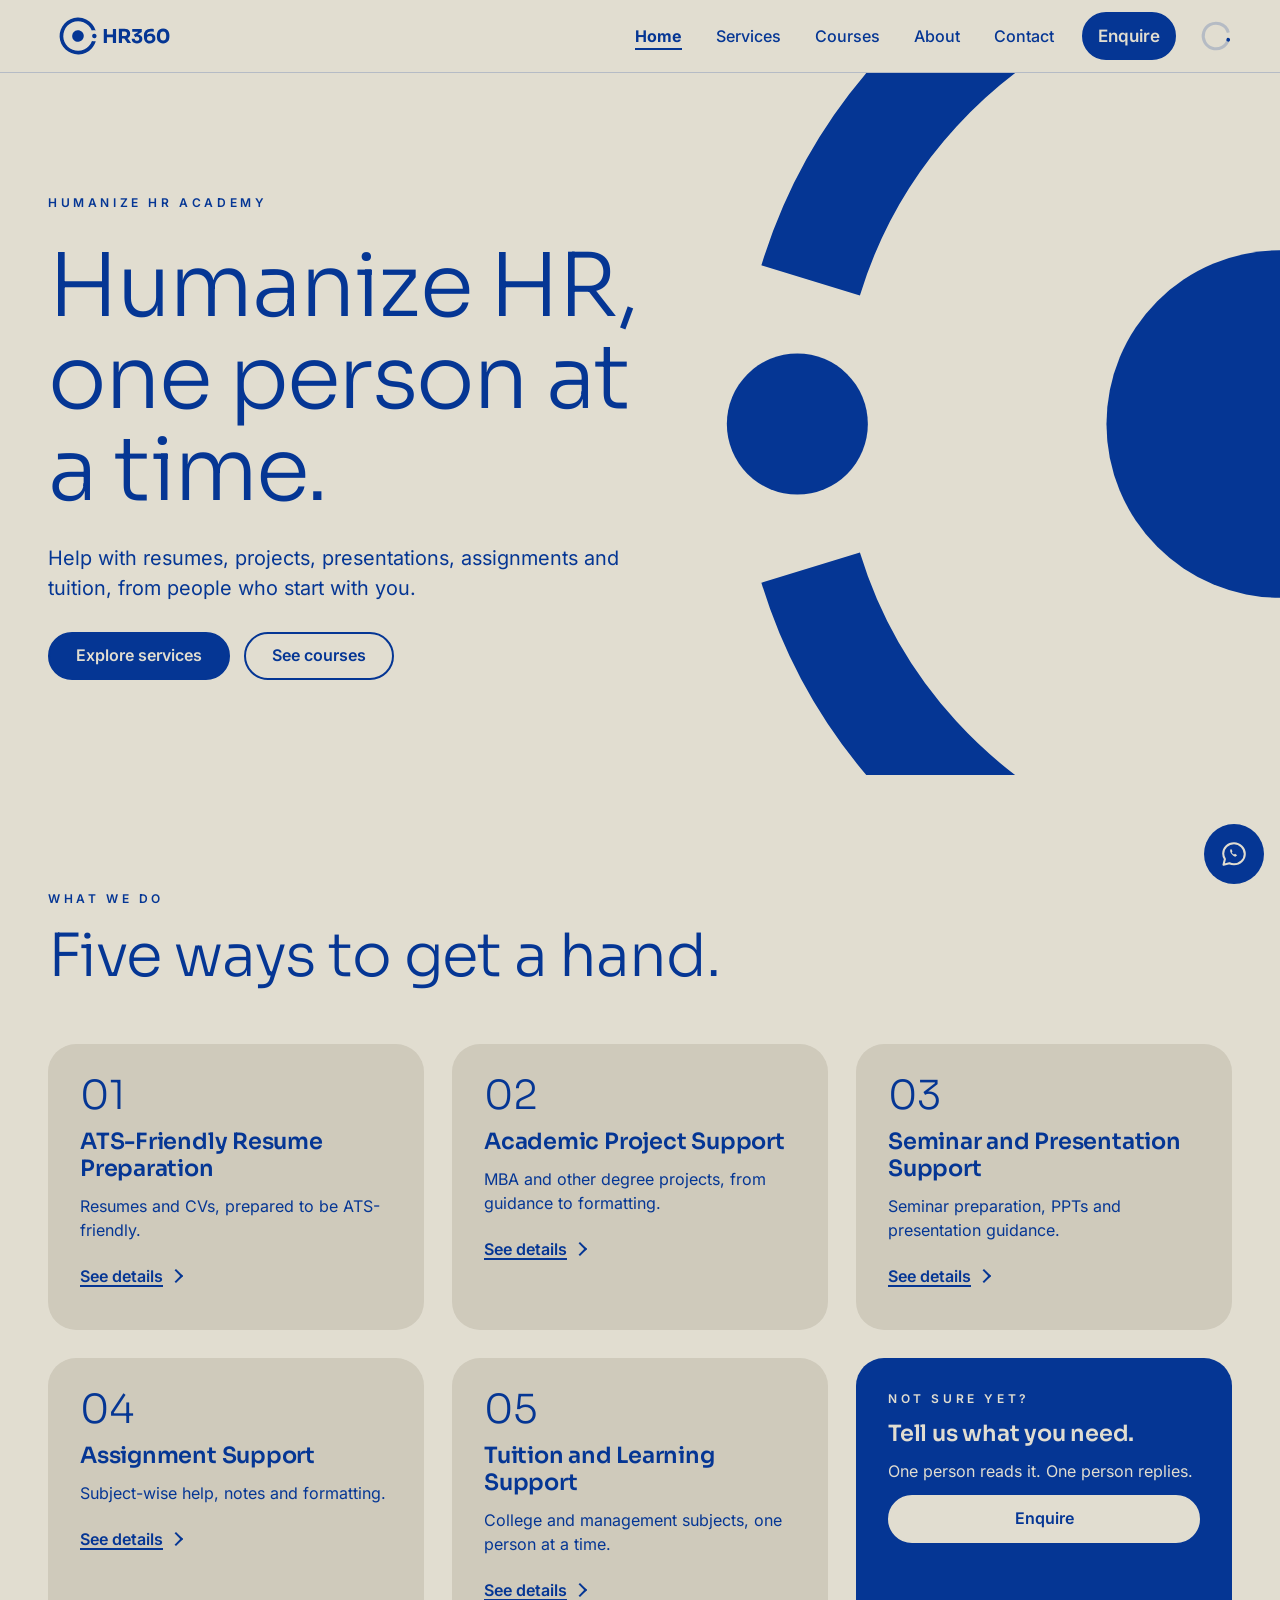
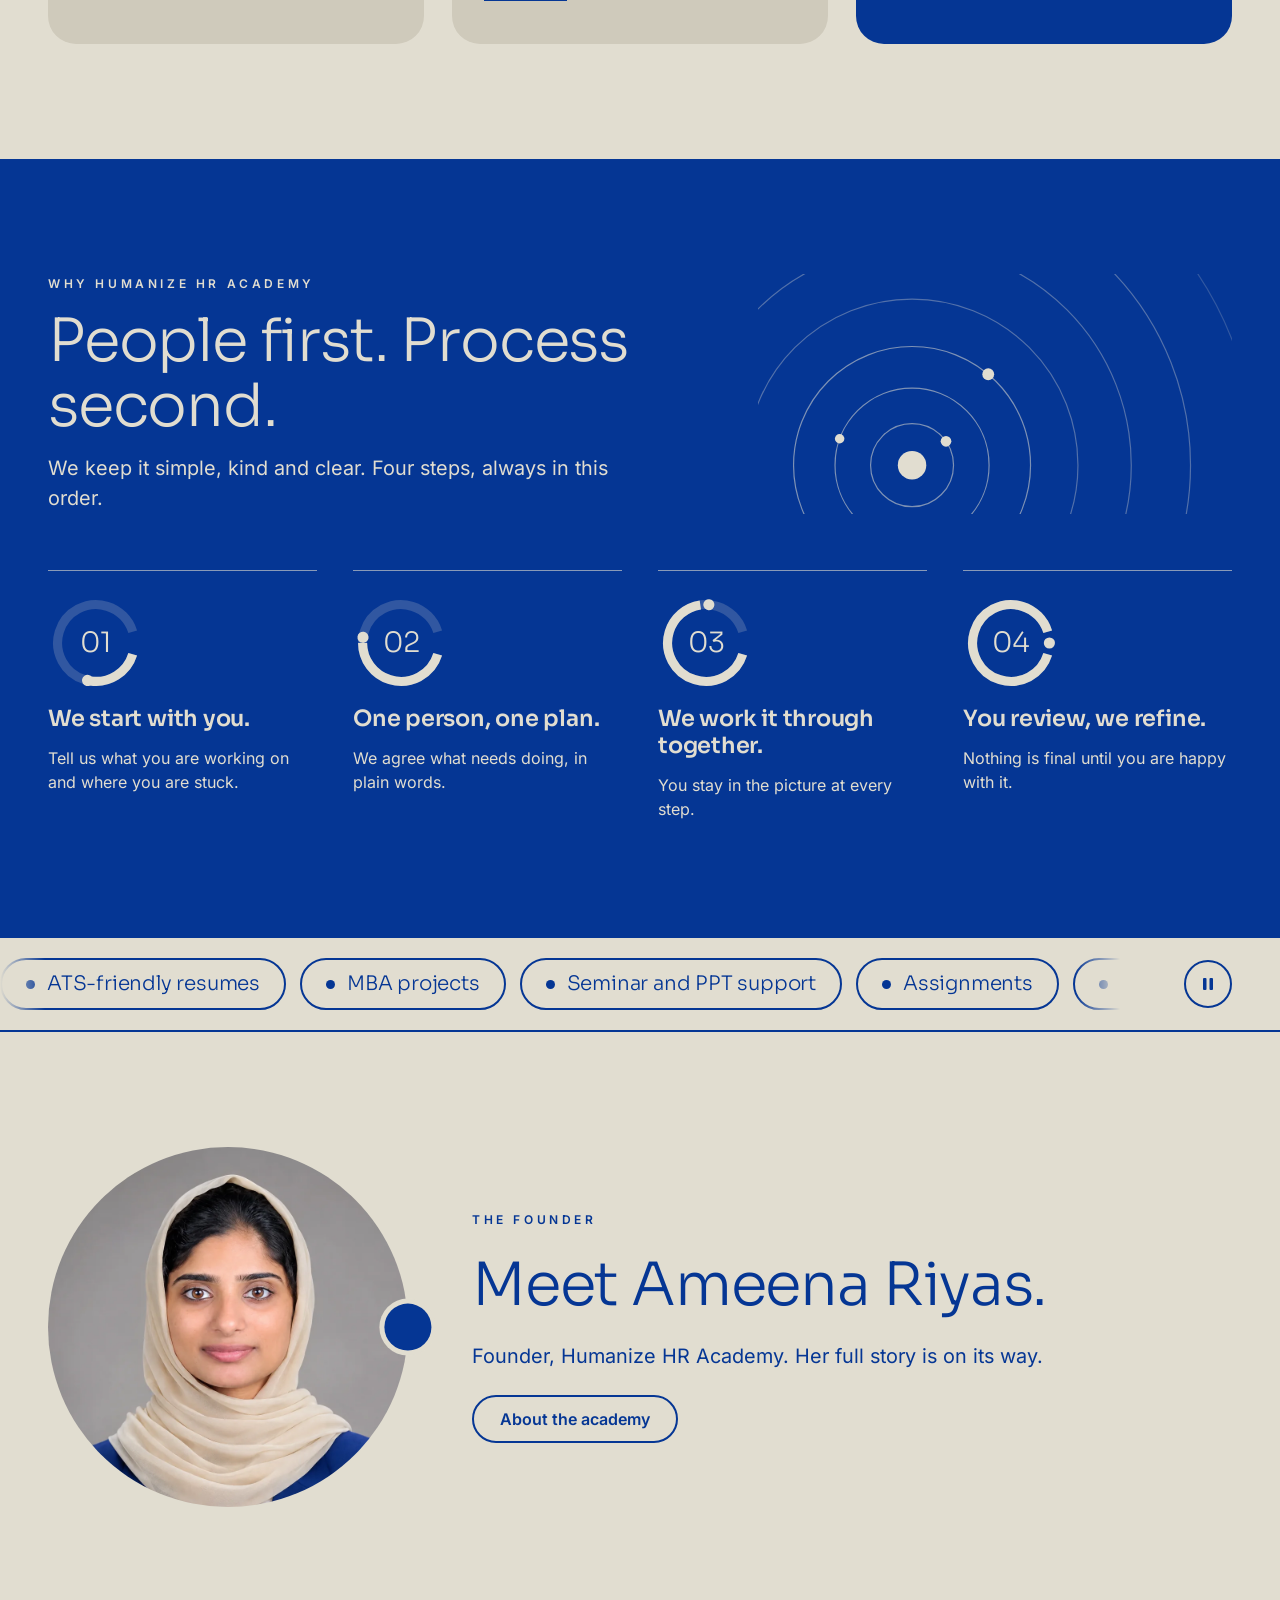
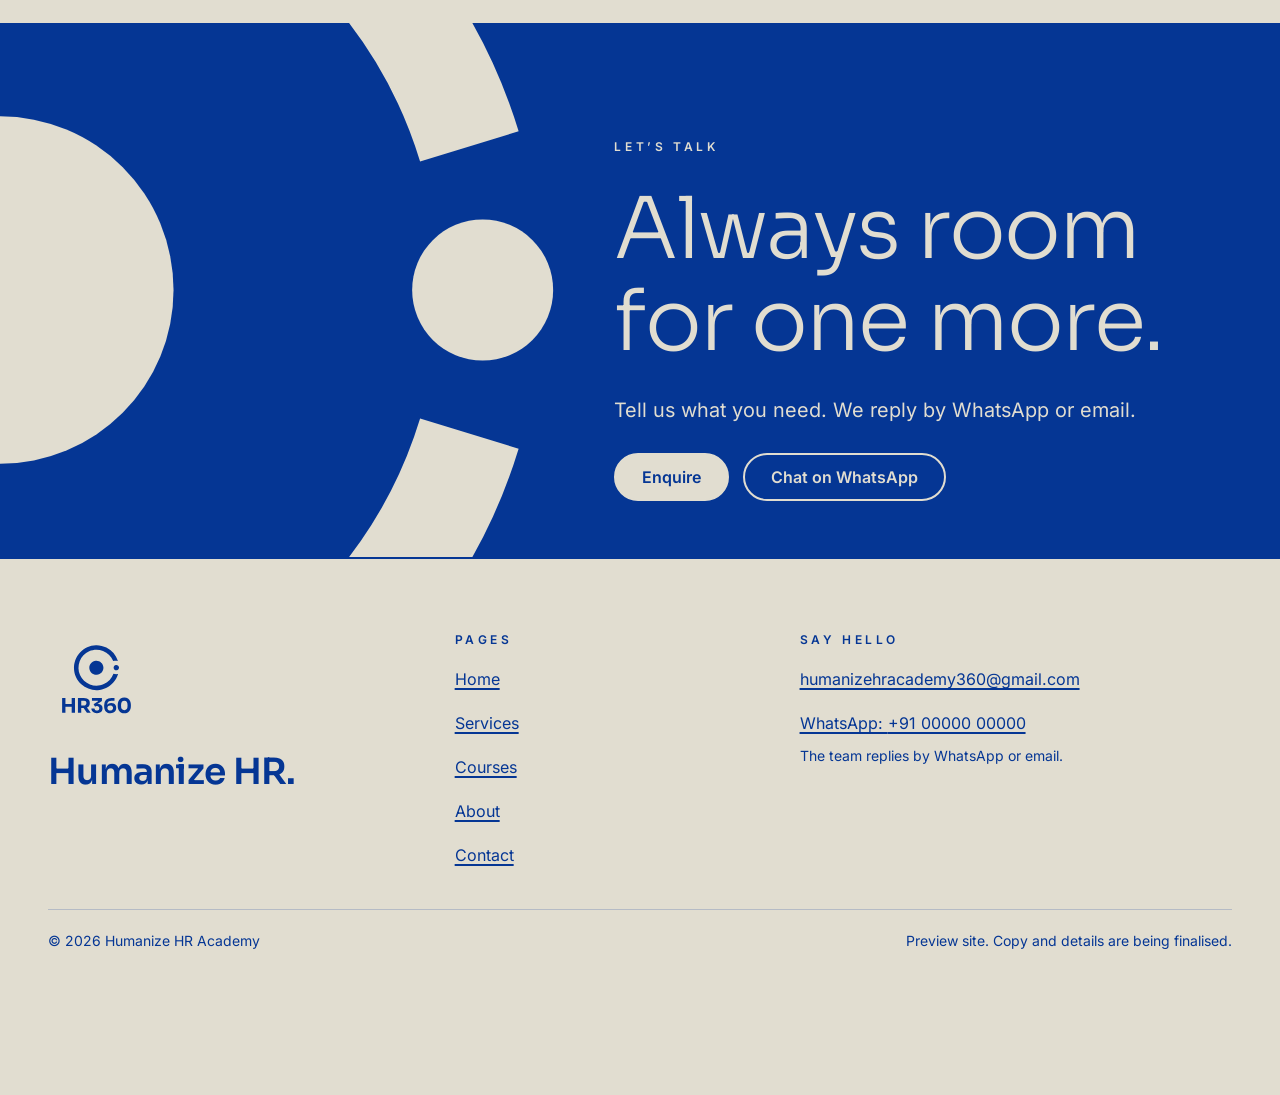
==== commit 6a3ff475: "Replace founder portrait with brand-colour headshot; fix founder column layout Co-Authored-By: Claud" ====
--- a/index.html
+++ b/index.html
@@ -86,7 +86,7 @@
 <section class="sec" aria-labelledby="founder-h">
 <div class="container">
 <div class="founder">
-<div class="portrait"><picture><source srcset="assets/img/ameena-riyas.webp" type="image/webp"><img src="assets/img/ameena-riyas.png" alt="Portrait of Ameena Riyas, founder" width="390" height="520"></picture></div>
+<div class="portrait"><picture><source srcset="assets/img/ameena-riyas.webp" type="image/webp"><img src="assets/img/ameena-riyas.jpg" alt="Portrait of Ameena Riyas, founder" width="900" height="1200"></picture></div>
 <div class="stack">
 <p class="label">The founder</p>
 <h2 id="founder-h">Meet Ameena Riyas.</h2>
--- a/assets/css/styles.css
+++ b/assets/css/styles.css
@@ -256,11 +256,11 @@
 
 /* ---------- portrait ---------- */
 .portrait{position:relative;width:min(100%,360px);aspect-ratio:1;flex:none}
-.portrait img{width:100%;height:100%;object-fit:cover;object-position:50% 22%;border-radius:50%;filter:sepia(.14) saturate(.9) contrast(.98)}
+.portrait img{width:100%;height:100%;object-fit:cover;object-position:50% 14%;border-radius:50%}
 .portrait::after{content:"";position:absolute;right:0;top:50%;width:13%;aspect-ratio:1;border-radius:50%;background:var(--cobalt);transform:translate(50%,-50%);box-shadow:0 0 0 5px var(--cream)}
 .on-cobalt .portrait::after{background:var(--cream);box-shadow:0 0 0 5px var(--cobalt)}
 .founder{display:grid;gap:clamp(28px,5vw,64px);align-items:center}
-@media(min-width:800px){.founder{grid-template-columns:auto minmax(0,1fr)}}
+@media(min-width:800px){.founder{grid-template-columns:360px minmax(0,1fr)}}
 .founder .portrait{margin-right:3%}
 @media(max-width:799px){.founder .portrait{width:min(90%,360px)}}
 .founder__name{font-family:var(--font-display);font-weight:300;letter-spacing:-.02em;line-height:1.05;font-size:clamp(2.25rem,1rem + 4.4vw,4.5rem)}
